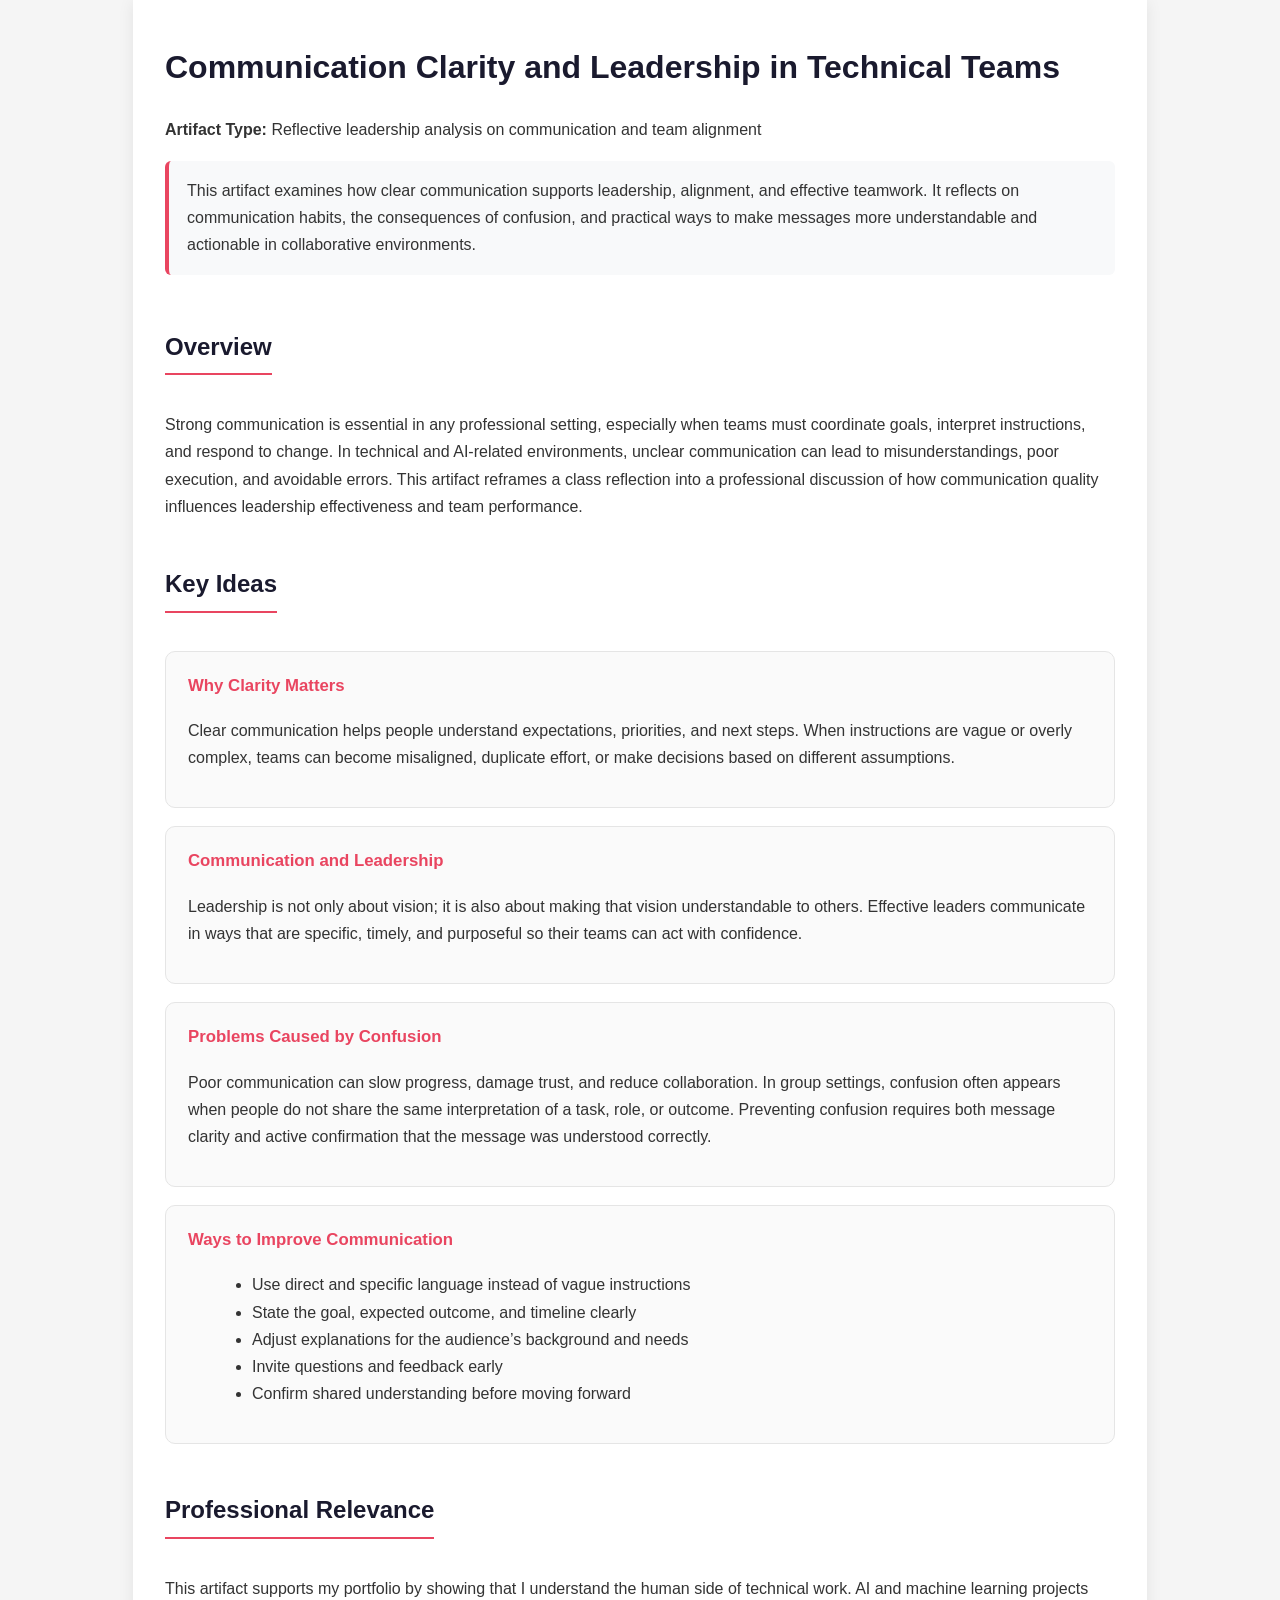
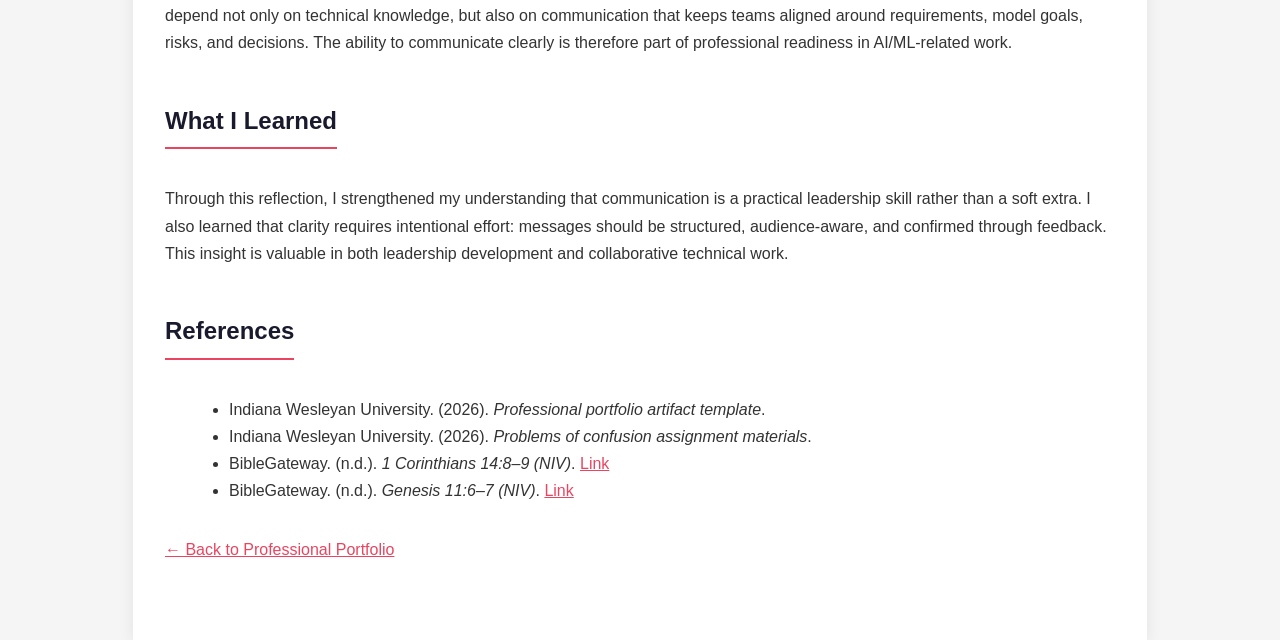
==== artifact-communication-clarity.html @ e6f4befc "Add portfolio artifact 4 on communication clarity" ====
<!DOCTYPE html>
<html lang="en">
<head>
  <meta charset="UTF-8">
  <meta name="viewport" content="width=device-width, initial-scale=1.0">
  <title>Communication Clarity and Leadership in Technical Teams</title>
  <style>
    body {
      font-family: 'Segoe UI', Tahoma, Geneva, Verdana, sans-serif;
      line-height: 1.7;
      color: #333;
      background: #f5f5f5;
      margin: 0;
      padding: 0;
    }
    .container {
      max-width: 950px;
      margin: 0 auto;
      background: #fff;
      padding: 40px 32px 60px;
      box-shadow: 0 2px 15px rgba(0,0,0,0.08);
    }
    h1, h2, h3 {
      color: #1a1a2e;
    }
    h1 {
      margin-top: 0;
      font-size: 2rem;
    }
    h2 {
      margin-top: 28px;
      border-bottom: 2px solid #e94560;
      display: inline-block;
      padding-bottom: 6px;
    }
    .lead {
      background: #f8f9fa;
      border-left: 4px solid #e94560;
      padding: 16px 18px;
      border-radius: 6px;
      margin: 18px 0 24px;
    }
    .section-card {
      background: #fafafa;
      border: 1px solid #e5e5e5;
      border-radius: 10px;
      padding: 20px 22px;
      margin: 18px 0;
    }
    .section-card h3 {
      margin-top: 0;
      color: #e94560;
      font-size: 1.05rem;
    }
    ul {
      margin-left: 24px;
    }
    a {
      color: #e94560;
    }
    .footer-link {
      margin-top: 32px;
    }
  </style>
</head>
<body>
  <div class="container">
    <h1>Communication Clarity and Leadership in Technical Teams</h1>
    <p><strong>Artifact Type:</strong> Reflective leadership analysis on communication and team alignment</p>

    <div class="lead">
      This artifact examines how clear communication supports leadership, alignment, and effective teamwork. It reflects on communication habits, the consequences of confusion, and practical ways to make messages more understandable and actionable in collaborative environments.
    </div>

    <h2>Overview</h2>
    <p>Strong communication is essential in any professional setting, especially when teams must coordinate goals, interpret instructions, and respond to change. In technical and AI-related environments, unclear communication can lead to misunderstandings, poor execution, and avoidable errors. This artifact reframes a class reflection into a professional discussion of how communication quality influences leadership effectiveness and team performance.</p>

    <h2>Key Ideas</h2>

    <div class="section-card">
      <h3>Why Clarity Matters</h3>
      <p>Clear communication helps people understand expectations, priorities, and next steps. When instructions are vague or overly complex, teams can become misaligned, duplicate effort, or make decisions based on different assumptions.</p>
    </div>

    <div class="section-card">
      <h3>Communication and Leadership</h3>
      <p>Leadership is not only about vision; it is also about making that vision understandable to others. Effective leaders communicate in ways that are specific, timely, and purposeful so their teams can act with confidence.</p>
    </div>

    <div class="section-card">
      <h3>Problems Caused by Confusion</h3>
      <p>Poor communication can slow progress, damage trust, and reduce collaboration. In group settings, confusion often appears when people do not share the same interpretation of a task, role, or outcome. Preventing confusion requires both message clarity and active confirmation that the message was understood correctly.</p>
    </div>

    <div class="section-card">
      <h3>Ways to Improve Communication</h3>
      <ul>
        <li>Use direct and specific language instead of vague instructions</li>
        <li>State the goal, expected outcome, and timeline clearly</li>
        <li>Adjust explanations for the audience’s background and needs</li>
        <li>Invite questions and feedback early</li>
        <li>Confirm shared understanding before moving forward</li>
      </ul>
    </div>

    <h2>Professional Relevance</h2>
    <p>This artifact supports my portfolio by showing that I understand the human side of technical work. AI and machine learning projects depend not only on technical knowledge, but also on communication that keeps teams aligned around requirements, model goals, risks, and decisions. The ability to communicate clearly is therefore part of professional readiness in AI/ML-related work.</p>

    <h2>What I Learned</h2>
    <p>Through this reflection, I strengthened my understanding that communication is a practical leadership skill rather than a soft extra. I also learned that clarity requires intentional effort: messages should be structured, audience-aware, and confirmed through feedback. This insight is valuable in both leadership development and collaborative technical work.</p>

    <h2>References</h2>
    <ul>
      <li>Indiana Wesleyan University. (2026). <em>Professional portfolio artifact template</em>.</li>
      <li>Indiana Wesleyan University. (2026). <em>Problems of confusion assignment materials</em>.</li>
      <li>BibleGateway. (n.d.). <em>1 Corinthians 14:8–9 (NIV)</em>. <a href="https://www.biblegateway.com/passage/?search=1%20Corinthians%2014%3A8-9&version=NIV" target="_blank" rel="noopener">Link</a></li>
      <li>BibleGateway. (n.d.). <em>Genesis 11:6–7 (NIV)</em>. <a href="https://www.biblegateway.com/passage/?search=Genesis%2011%3A6-7&version=NIV" target="_blank" rel="noopener">Link</a></li>
    </ul>

    <p class="footer-link"><a href="ml-portfolio.html">← Back to Professional Portfolio</a></p>
  </div>
</body>
</html>
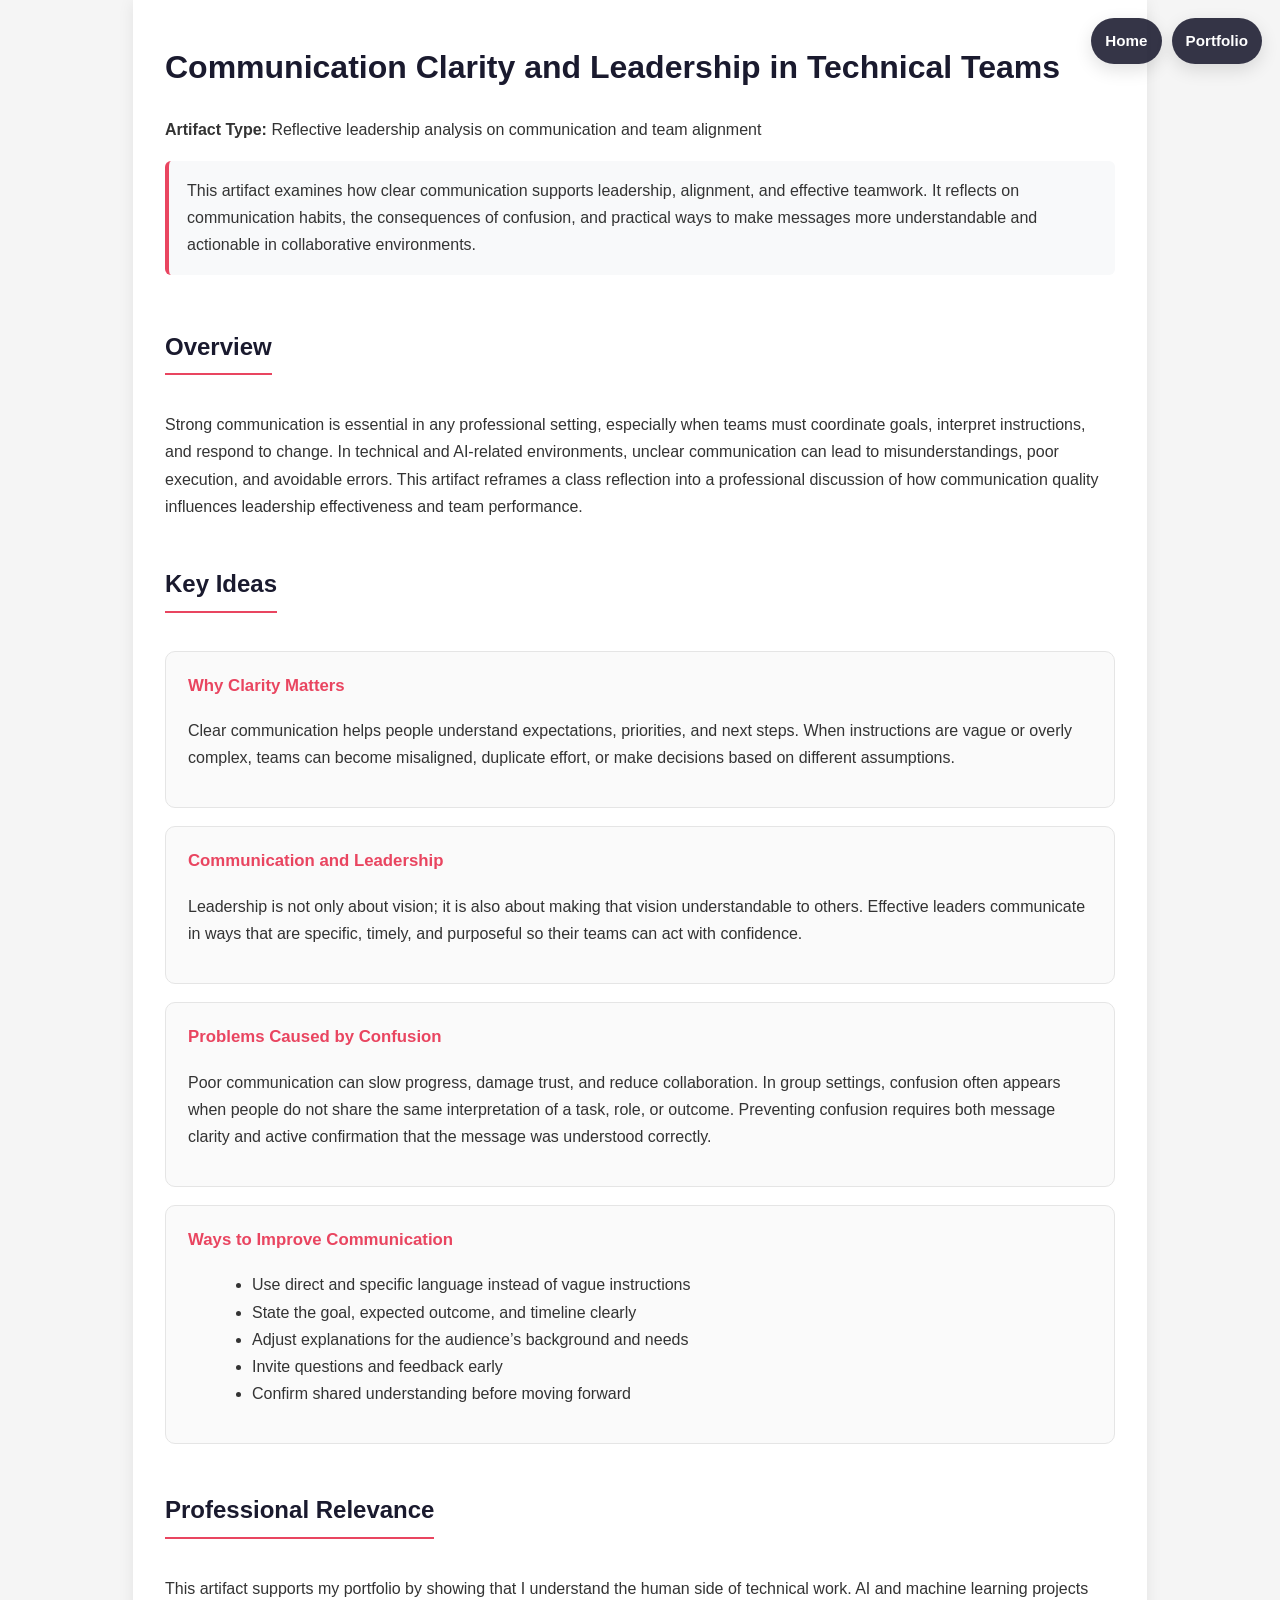
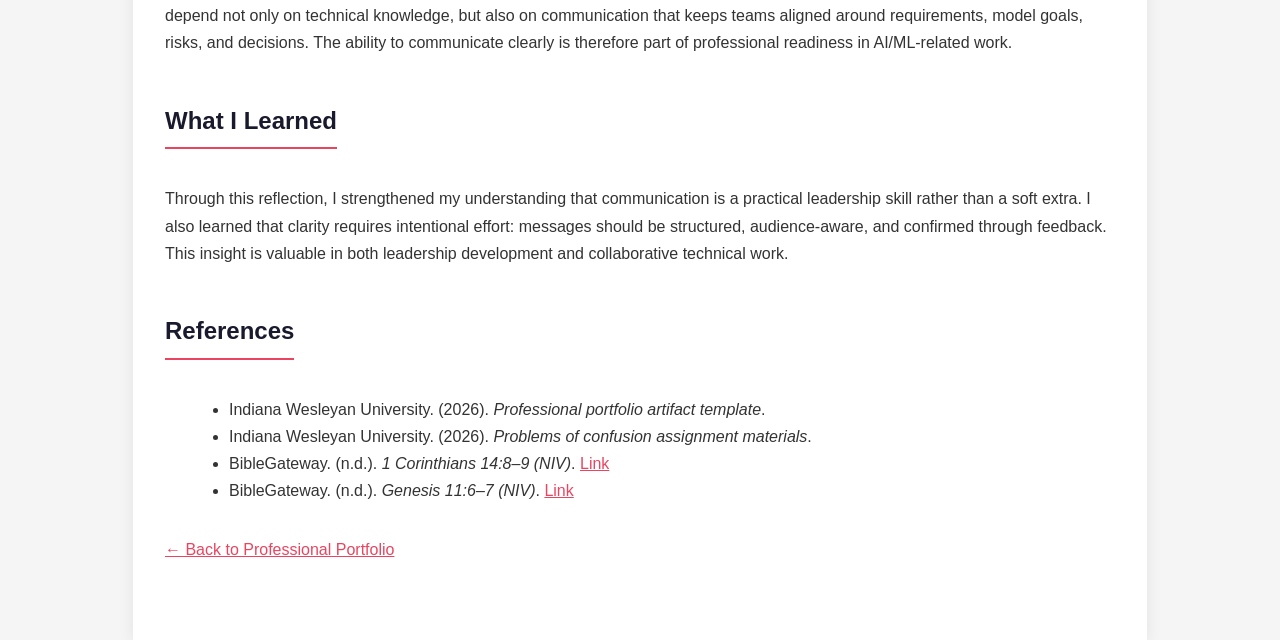
==== commit ac65d11e: "Add home and portfolio navigation to portfolio pages" ====
--- a/artifact-communication-clarity.html
+++ b/artifact-communication-clarity.html
@@ -61,9 +61,49 @@
     .footer-link {
       margin-top: 32px;
     }
-  </style>
+  
+    .site-nav-pill {
+      position: fixed;
+      top: 18px;
+      right: 18px;
+      z-index: 2000;
+      display: flex;
+      gap: 10px;
+      flex-wrap: wrap;
+      justify-content: flex-end;
+    }
+    .site-nav-pill a {
+      text-decoration: none;
+      font-weight: 600;
+      font-size: 0.95rem;
+      padding: 10px 14px;
+      border-radius: 999px;
+      background: rgba(26,26,46,0.88);
+      color: white;
+      box-shadow: 0 6px 18px rgba(0,0,0,0.12);
+    }
+    .site-nav-pill a:hover {
+      background: #e94560;
+      color: white;
+    }
+
+    @media (max-width: 768px) {
+      .site-nav-pill {
+        top: 12px;
+        right: 12px;
+        left: 12px;
+        justify-content: flex-end;
+      }
+      .site-nav-pill a {
+        font-size: 0.88rem;
+        padding: 9px 12px;
+      }
+    }
+</style>
 </head>
 <body>
+  <div class="site-nav-pill"><a href="https://bluesangg.github.io/">Home</a><a href="ml-portfolio.html">Portfolio</a></div>
+
   <div class="container">
     <h1>Communication Clarity and Leadership in Technical Teams</h1>
     <p><strong>Artifact Type:</strong> Reflective leadership analysis on communication and team alignment</p>
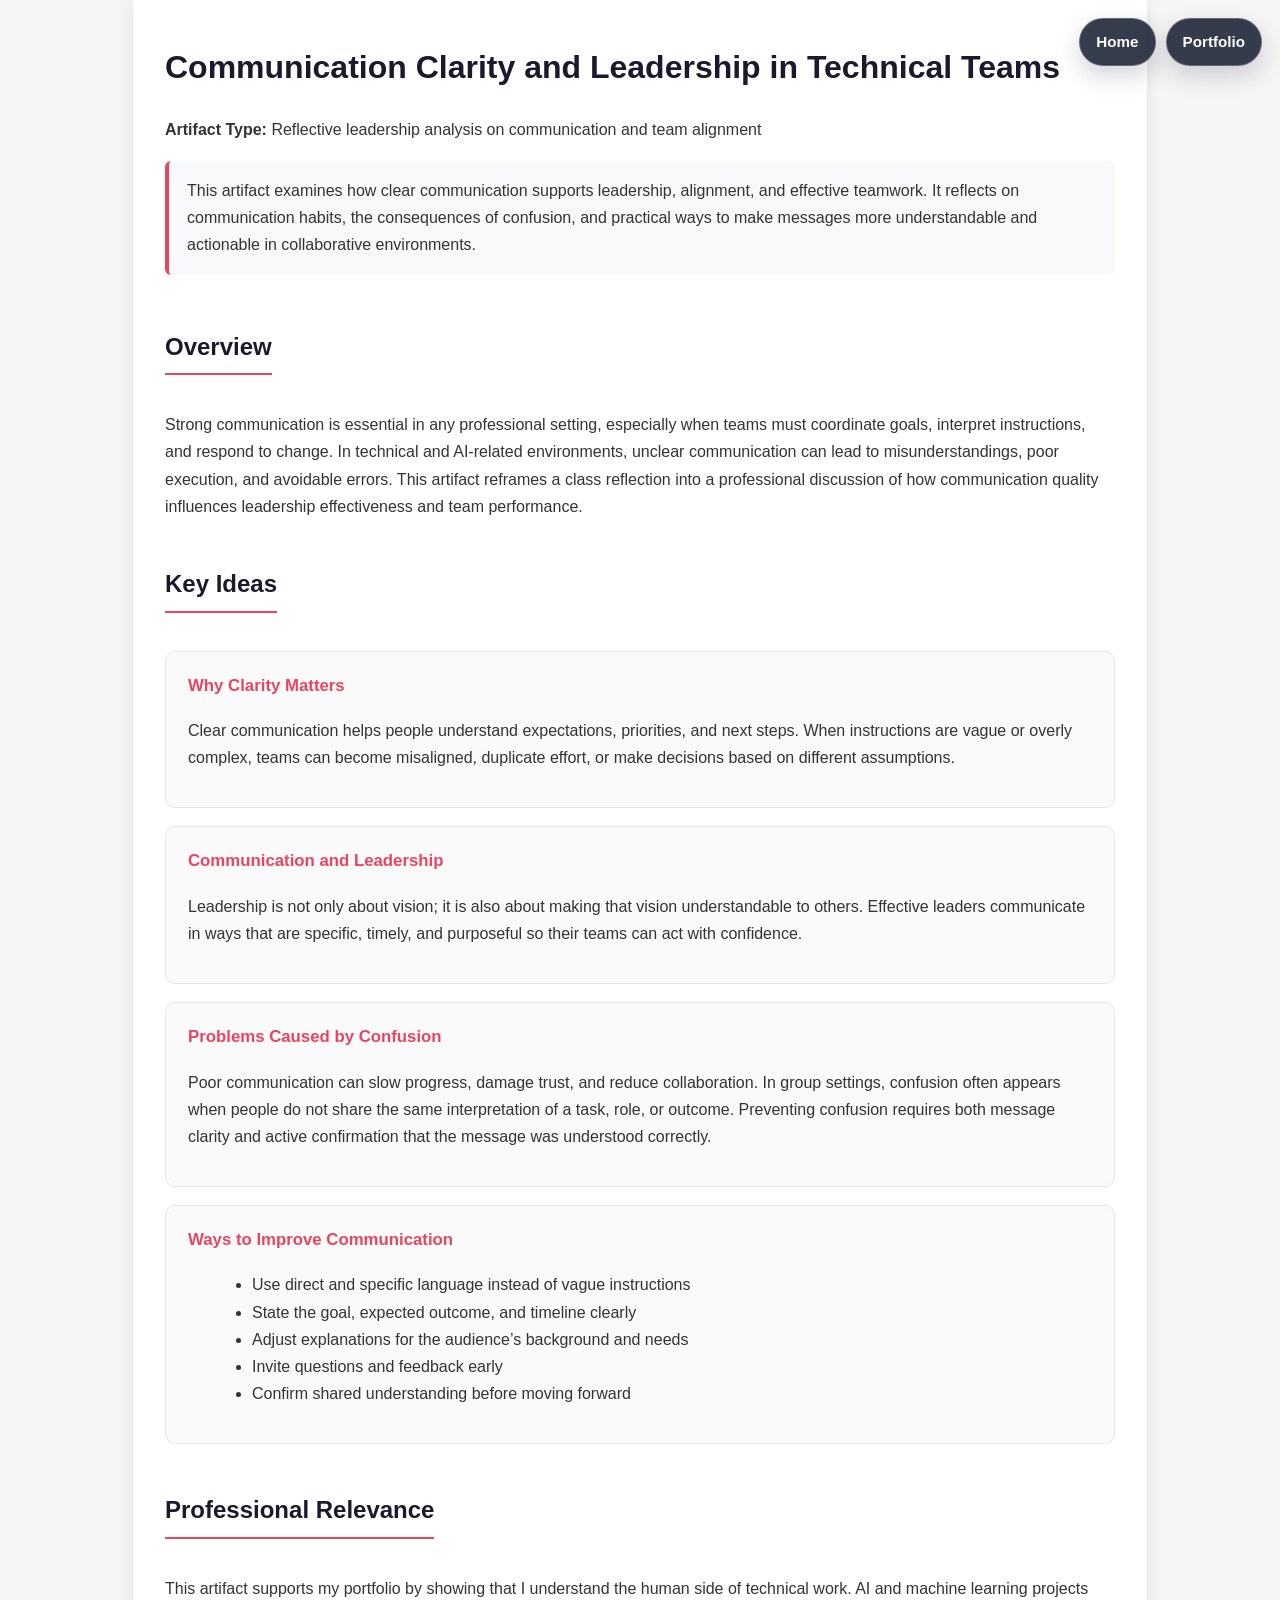
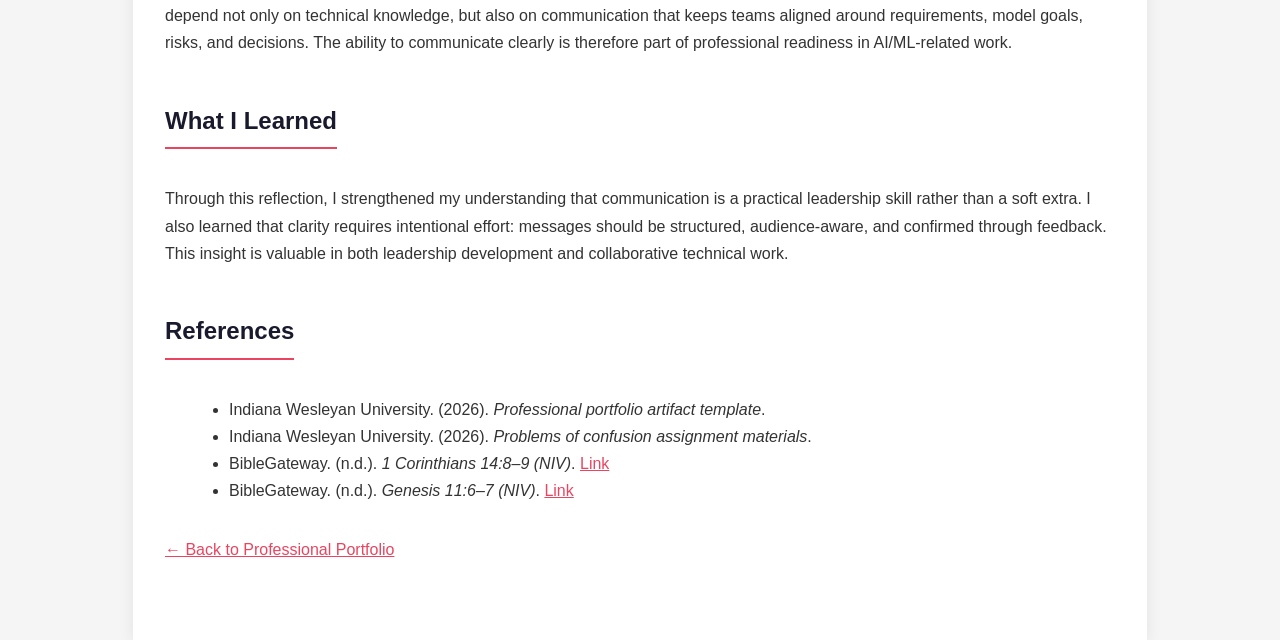
==== commit b9a2d1ab: "Align portfolio nav pill styling with root site" ====
--- a/artifact-communication-clarity.html
+++ b/artifact-communication-clarity.html
@@ -76,15 +76,21 @@
       text-decoration: none;
       font-weight: 600;
       font-size: 0.95rem;
-      padding: 10px 14px;
+      padding: 10px 16px;
       border-radius: 999px;
-      background: rgba(26,26,46,0.88);
+      background: rgba(15, 23, 42, 0.84);
+      border: 1px solid rgba(255,255,255,0.22);
       color: white;
-      box-shadow: 0 6px 18px rgba(0,0,0,0.12);
+      box-shadow: 0 10px 24px rgba(15,23,42,0.18);
+      backdrop-filter: blur(8px);
+      -webkit-backdrop-filter: blur(8px);
+      transition: transform 0.18s ease, background 0.18s ease, border-color 0.18s ease;
     }
     .site-nav-pill a:hover {
-      background: #e94560;
+      background: rgba(233,69,96,0.96);
+      border-color: rgba(233,69,96,0.96);
       color: white;
+      transform: translateY(-1px);
     }
 
     @media (max-width: 768px) {
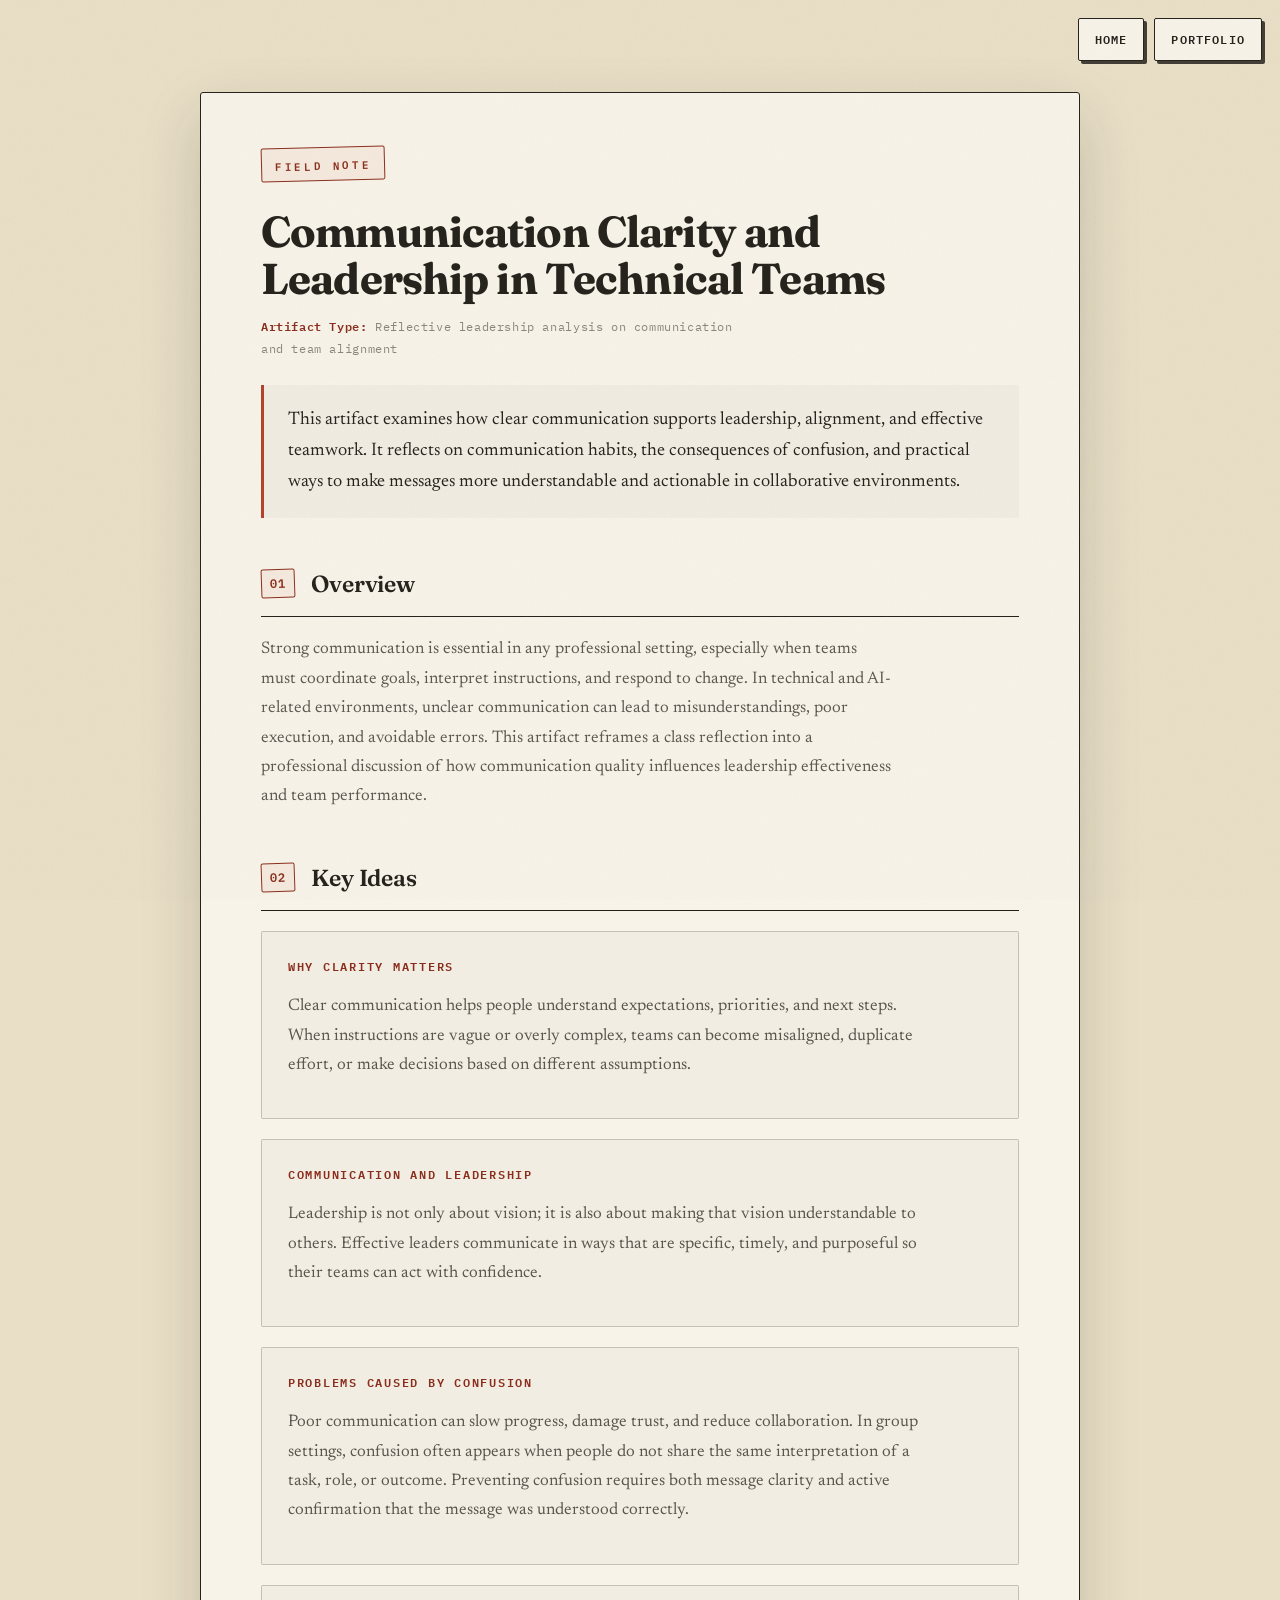
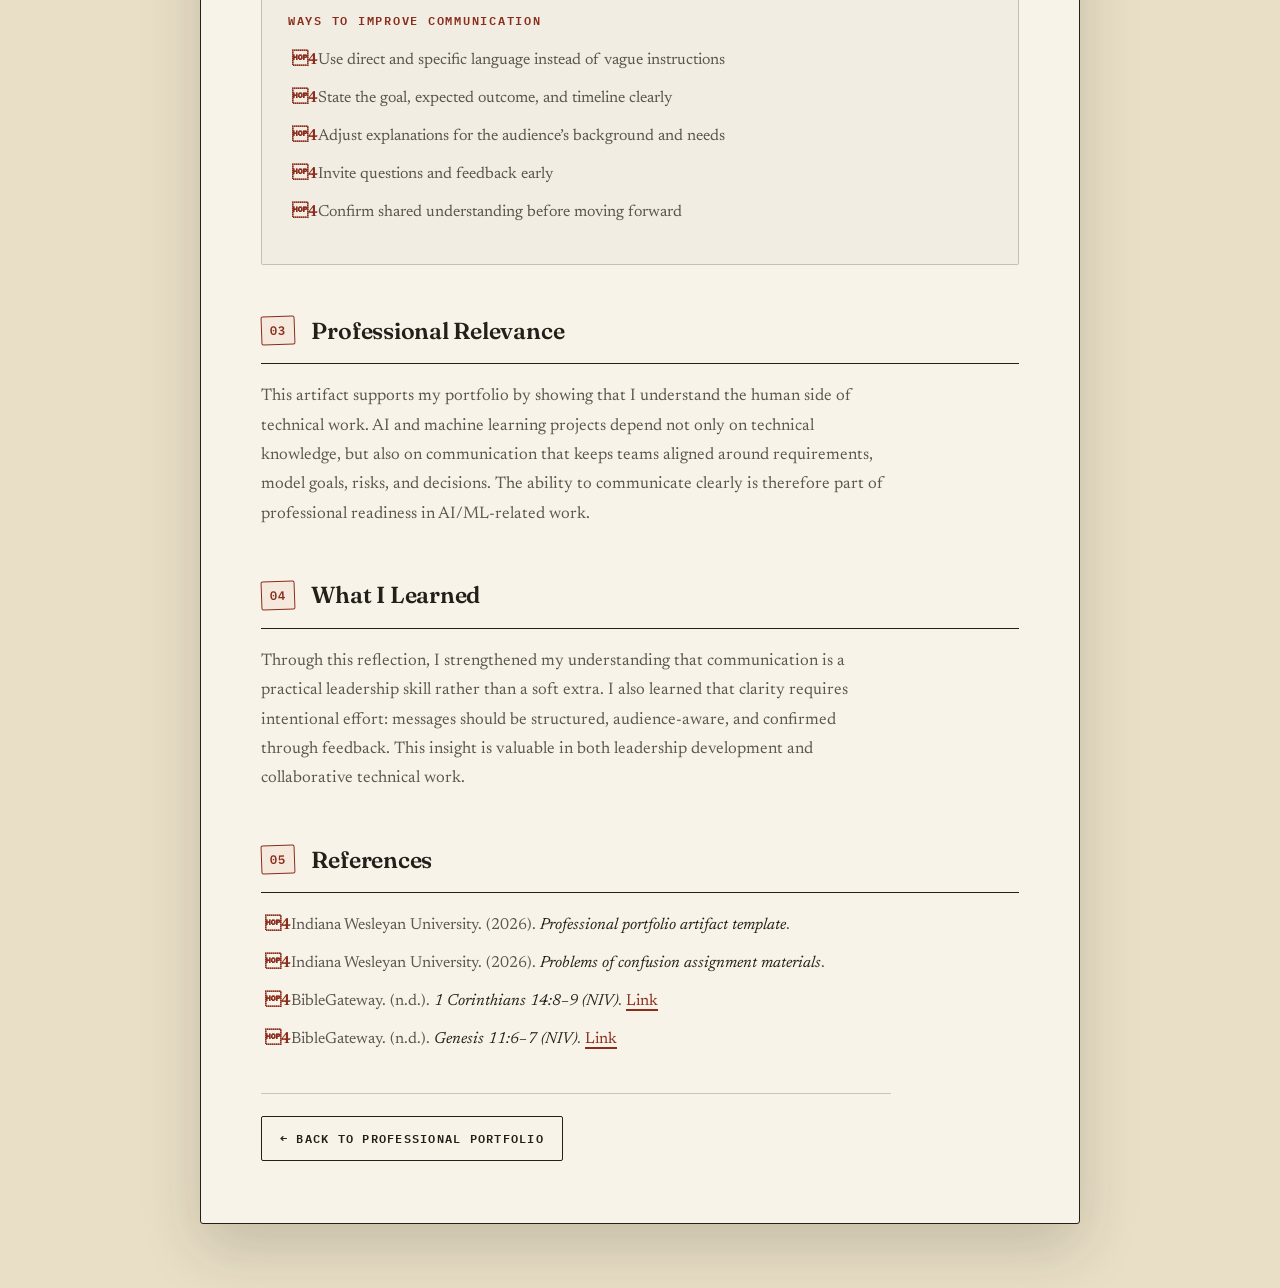
==== commit 1aaba653: "Redesign artifact page in engineering-notebook style" ====
--- a/artifact-communication-clarity.html
+++ b/artifact-communication-clarity.html
@@ -3,108 +3,121 @@
 <head>
   <meta charset="UTF-8">
   <meta name="viewport" content="width=device-width, initial-scale=1.0">
+  <link rel="preconnect" href="https://fonts.googleapis.com">
+  <link rel="preconnect" href="https://fonts.gstatic.com" crossorigin>
+  <link href="https://fonts.googleapis.com/css2?family=Fraunces:ital,opsz,wght@0,9..144,300..900;1,9..144,300..900&family=IBM+Plex+Mono:wght@400;500;600&family=Newsreader:ital,opsz,wght@0,6..72,400..600;1,6..72,400..600&display=swap" rel="stylesheet">
   <title>Communication Clarity and Leadership in Technical Teams</title>
   <style>
-    body {
-      font-family: 'Segoe UI', Tahoma, Geneva, Verdana, sans-serif;
-      line-height: 1.7;
-      color: #333;
-      background: #f5f5f5;
-      margin: 0;
-      padding: 0;
-    }
-    .container {
-      max-width: 950px;
-      margin: 0 auto;
-      background: #fff;
-      padding: 40px 32px 60px;
-      box-shadow: 0 2px 15px rgba(0,0,0,0.08);
-    }
-    h1, h2, h3 {
-      color: #1a1a2e;
-    }
-    h1 {
-      margin-top: 0;
-      font-size: 2rem;
-    }
-    h2 {
-      margin-top: 28px;
-      border-bottom: 2px solid #e94560;
-      display: inline-block;
-      padding-bottom: 6px;
-    }
-    .lead {
-      background: #f8f9fa;
-      border-left: 4px solid #e94560;
-      padding: 16px 18px;
-      border-radius: 6px;
-      margin: 18px 0 24px;
-    }
-    .section-card {
-      background: #fafafa;
-      border: 1px solid #e5e5e5;
-      border-radius: 10px;
-      padding: 20px 22px;
-      margin: 18px 0;
-    }
-    .section-card h3 {
-      margin-top: 0;
-      color: #e94560;
-      font-size: 1.05rem;
-    }
-    ul {
-      margin-left: 24px;
-    }
-    a {
-      color: #e94560;
-    }
-    .footer-link {
-      margin-top: 32px;
-    }
-  
-    .site-nav-pill {
-      position: fixed;
-      top: 18px;
-      right: 18px;
-      z-index: 2000;
-      display: flex;
-      gap: 10px;
-      flex-wrap: wrap;
-      justify-content: flex-end;
-    }
-    .site-nav-pill a {
-      text-decoration: none;
-      font-weight: 600;
-      font-size: 0.95rem;
-      padding: 10px 16px;
-      border-radius: 999px;
-      background: rgba(15, 23, 42, 0.84);
-      border: 1px solid rgba(255,255,255,0.22);
-      color: white;
-      box-shadow: 0 10px 24px rgba(15,23,42,0.18);
-      backdrop-filter: blur(8px);
-      -webkit-backdrop-filter: blur(8px);
-      transition: transform 0.18s ease, background 0.18s ease, border-color 0.18s ease;
-    }
-    .site-nav-pill a:hover {
-      background: rgba(233,69,96,0.96);
-      border-color: rgba(233,69,96,0.96);
-      color: white;
-      transform: translateY(-1px);
-    }
-
-    @media (max-width: 768px) {
-      .site-nav-pill {
-        top: 12px;
-        right: 12px;
-        left: 12px;
-        justify-content: flex-end;
-      }
-      .site-nav-pill a {
-        font-size: 0.88rem;
-        padding: 9px 12px;
-      }
-    }
+:root {
+  --paper: #f8f3e8;
+  --paper-deep: #e9dfc6;
+  --ink: #23201a;
+  --ink-soft: rgba(35,32,26,.74);
+  --ink-faint: rgba(35,32,26,.52);
+  --line: rgba(35,32,26,.22);
+  --accent: #b3402a;
+  --accent-deep: #8a2d1c;
+}
+* { box-sizing: border-box; }
+body {
+  font-family: 'Newsreader', Georgia, 'Times New Roman', serif;
+  color: var(--ink); background: var(--paper-deep);
+  line-height: 1.75; font-size: 17px; margin: 0; padding: 92px 22px 64px;
+}
+body::before {
+  content: ""; position: fixed; inset: 0; z-index: 3000; pointer-events: none; opacity: .05;
+  background-image: url("data:image/svg+xml,%3Csvg xmlns='http://www.w3.org/2000/svg' width='180' height='180'%3E%3Cfilter id='n'%3E%3CfeTurbulence type='fractalNoise' baseFrequency='0.85' numOctaves='2' stitchTiles='stitch'/%3E%3CfeColorMatrix type='saturate' values='0'/%3E%3C/filter%3E%3Crect width='100%25' height='100%25' filter='url(%23n)'/%3E%3C/svg%3E");
+}
+::selection { background: var(--accent); color: var(--paper); }
+.container {
+  max-width: 880px; margin: 0 auto; background: var(--paper);
+  border: 1.5px solid var(--ink); border-radius: 3px;
+  box-shadow: 0 24px 60px rgba(35,32,26,.18);
+  padding: 54px 60px 48px; position: relative; z-index: 1;
+  counter-reset: sec;
+}
+.container::before {
+  content: "Field note";
+  display: block; width: fit-content;
+  font-family: 'IBM Plex Mono', monospace; font-size: .68rem; font-weight: 600;
+  letter-spacing: .24em; text-transform: uppercase; color: var(--accent-deep);
+  border: 1.5px solid var(--accent-deep); border-radius: 2px; padding: 7px 13px 6px;
+  transform: rotate(-1.5deg); background: rgba(179,64,42,.06);
+  margin-bottom: 28px;
+}
+h1 {
+  font-family: 'Fraunces', Georgia, serif; font-weight: 700;
+  font-size: clamp(2rem, 4vw, 2.7rem); letter-spacing: -0.02em; line-height: 1.08;
+  margin: 0 0 14px; text-wrap: balance;
+}
+.container > p:first-of-type {
+  font-family: 'IBM Plex Mono', monospace; font-size: .76rem; letter-spacing: .05em;
+  color: var(--ink-faint); margin: 0 0 6px;
+}
+.container > p:first-of-type strong { color: var(--accent-deep); font-weight: 600; }
+.lead {
+  font-size: 1.14rem; line-height: 1.7; color: var(--ink);
+  border-left: 3px solid var(--accent); background: rgba(35,32,26,.03);
+  padding: 20px 24px; margin: 26px 0 10px; border-radius: 0 2px 2px 0;
+}
+h2 {
+  counter-increment: sec;
+  font-family: 'Fraunces', Georgia, serif; font-weight: 600; font-size: 1.45rem; letter-spacing: -0.01em;
+  margin: 46px 0 18px; padding-bottom: 12px; border-bottom: 1.5px solid var(--ink);
+  display: flex; align-items: center; gap: 16px;
+}
+h2::before {
+  content: counter(sec, decimal-leading-zero);
+  font-family: 'IBM Plex Mono', monospace; font-size: .76rem; font-weight: 600; color: var(--accent-deep);
+  letter-spacing: .1em; border: 1.5px solid var(--accent-deep); border-radius: 2px;
+  padding: 3px 8px; transform: rotate(-2deg); background: rgba(179,64,42,.06); flex-shrink: 0;
+}
+.qa, .section-card, .example {
+  border: 1px solid var(--line); border-radius: 2px; background: rgba(35,32,26,.025);
+  padding: 24px 26px; margin: 20px 0;
+}
+.qa h3, .section-card h3, .example h3 {
+  font-family: 'IBM Plex Mono', monospace; font-size: .78rem; font-weight: 600;
+  letter-spacing: .14em; text-transform: uppercase; color: var(--accent-deep); margin: 0 0 10px;
+}
+p { margin: 14px 0; color: var(--ink-soft); font-size: 1.05rem; max-width: 70ch; }
+strong { color: var(--ink); font-weight: 600; }
+em { color: var(--ink); }
+ul { margin: 14px 0 14px 4px; padding: 0; list-style: none; }
+ul li { position: relative; padding-left: 26px; margin: 10px 0; color: var(--ink-soft); font-size: 1.0rem; max-width: 70ch; }
+ul li::before { content: "4"; position: absolute; left: 0; color: var(--accent-deep); font-weight: 600; }
+a { color: var(--accent-deep); text-decoration: underline; text-decoration-thickness: 1.5px; text-underline-offset: 4px; }
+a:hover { background: rgba(179,64,42,.08); }
+.footer-link { margin-top: 40px; border-top: 1px solid var(--line); padding-top: 22px; }
+.footer-link a {
+  font-family: 'IBM Plex Mono', monospace; font-size: .78rem; font-weight: 600;
+  letter-spacing: .1em; text-transform: uppercase; text-decoration: none;
+  border: 1.5px solid var(--ink); border-radius: 2px; padding: 11px 18px 10px; color: var(--ink);
+  display: inline-block; transition: background .16s ease, color .16s ease, box-shadow .16s ease;
+}
+.footer-link a:hover { background: var(--ink); color: var(--paper); box-shadow: 3px 3px 0 rgba(179,64,42,.6); }
+.site-nav-pill {
+  position: fixed; top: 18px; right: 18px; z-index: 2000;
+  display: flex; gap: 10px; flex-wrap: wrap; justify-content: flex-end;
+}
+.site-nav-pill a {
+  text-decoration: none; font-family: 'IBM Plex Mono', monospace; font-weight: 600;
+  font-size: .74rem; letter-spacing: .1em; text-transform: uppercase;
+  padding: 10px 16px; border-radius: 2px; background: var(--paper);
+  border: 1.5px solid var(--ink); color: var(--ink);
+  box-shadow: 3px 3px 0 rgba(35,32,26,.85);
+  transition: background .16s ease, color .16s ease, transform .16s ease, box-shadow .16s ease;
+}
+.site-nav-pill a:hover {
+  background: var(--accent); border-color: var(--accent-deep); color: #fff;
+  transform: translate(-1px,-1px); box-shadow: 4px 4px 0 rgba(35,32,26,.85);
+}
+@media (max-width: 768px) {
+  body { padding: 78px 12px 40px; }
+  .container { padding: 36px 24px 32px; }
+  .site-nav-pill { top: 12px; right: 12px; left: 12px; justify-content: flex-end; }
+  .site-nav-pill a { font-size: .7rem; padding: 9px 12px; }
+}
 </style>
 </head>
 <body>
